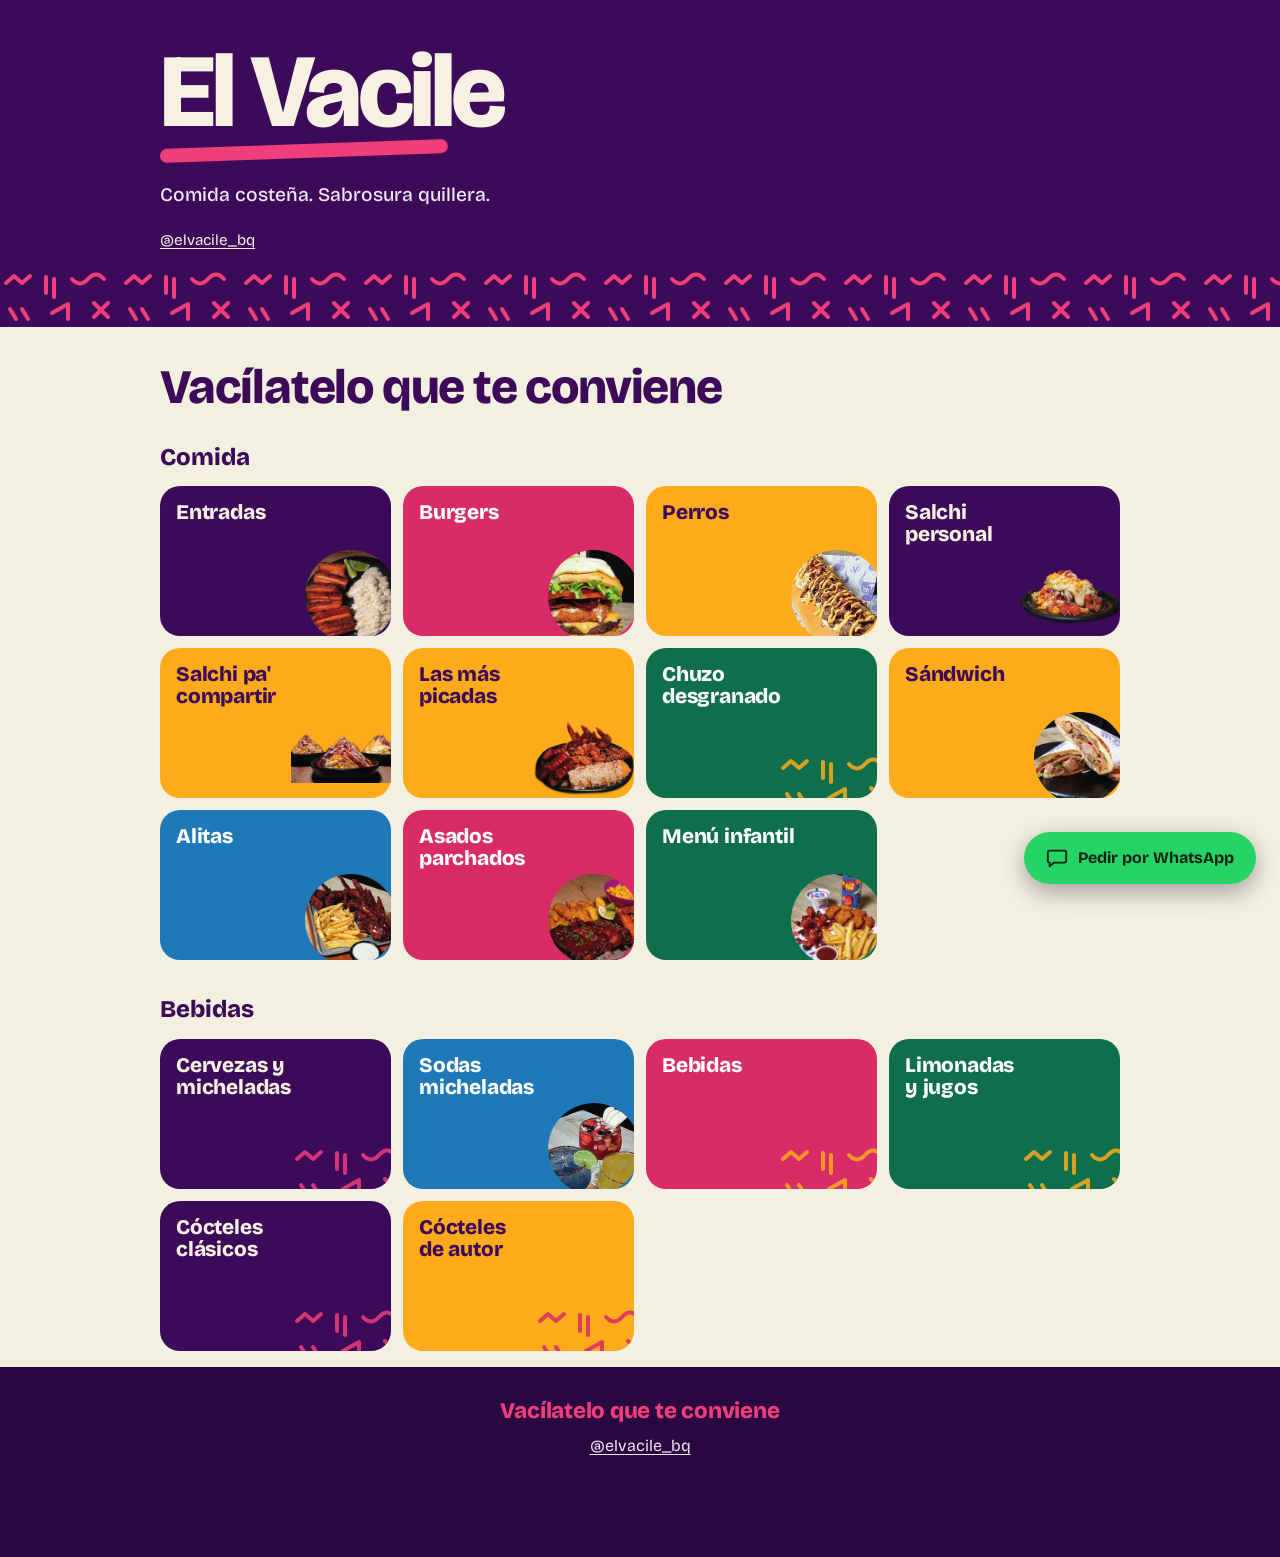
==== index.html @ 4cd7342c "Add files via upload" ====
<!doctype html>
<html lang="es">
<head>
  <meta charset="utf-8">
  <meta name="viewport" content="width=device-width, initial-scale=1, viewport-fit=cover">
  <title>El Vacile | Menú</title>
  <meta name="description" content="Menú digital de El Vacile: comida costeña, sabrosura quillera. Haz tu pedido por WhatsApp.">
  <meta name="theme-color" content="#3d0a5a">
  <link rel="icon" href="data:image/svg+xml,%3Csvg xmlns='http://www.w3.org/2000/svg' viewBox='0 0 100 100'%3E%3Ctext y='.9em' font-size='90'%3E🍽️%3C/text%3E%3C/svg%3E">

  <!-- Fuente gratuita de Google Fonts. Si la quitas, la página usa la fuente del sistema. -->
  <link rel="preconnect" href="https://fonts.googleapis.com">
  <link rel="preconnect" href="https://fonts.gstatic.com" crossorigin>
  <link rel="stylesheet" href="https://fonts.googleapis.com/css2?family=Bricolage+Grotesque:opsz,wght@12..96,400..800&display=swap">

  <link rel="stylesheet" href="estilos.css?v=3">
</head>
<body>

  <header class="portada" id="portada">
    <div class="contenedor">
      <h1 id="nombre">El Vacile</h1>
      <p class="eslogan" id="eslogan"></p>
      <ul class="datos" id="datos"></ul>
    </div>
    <div class="patron" aria-hidden="true"></div>
  </header>

  <nav class="barra" id="barra" aria-label="Secciones del menú" hidden>
    <a class="volver" href="#/">
      <svg viewBox="0 0 24 24" aria-hidden="true" focusable="false"><path d="M15 5l-7 7 7 7"/></svg>
      Menú
    </a>
    <div class="chips" id="chips"></div>
  </nav>

  <main id="vista" tabindex="-1">
    <noscript>Activa JavaScript en tu navegador para ver el menú.</noscript>
  </main>

  <footer class="pie" id="pie"></footer>

  <a class="wa" id="wa" href="#" target="_blank" rel="noopener" hidden>
    <svg viewBox="0 0 24 24" aria-hidden="true" focusable="false">
      <path d="M4 4h16a2 2 0 0 1 2 2v9a2 2 0 0 1-2 2H9l-5 4v-4H4a2 2 0 0 1-2-2V6a2 2 0 0 1 2-2z"/>
    </svg>
    Pedir por WhatsApp
  </a>

  <script src="datos-menu.js?v=3"></script>
  <script src="app-menu.js?v=3"></script>
</body>
</html>
---- estilos.css ----
/* ==========================================================================
   DISEÑO DEL MENÚ
   Los colores de la marca están al inicio (:root y los .tema-...).
   Cada sección del menú usa uno de los cinco temas de color.
   ========================================================================== */

:root {
  --morado: #3d0a5a;
  --morado-profundo: #2b0742;
  --amarillo: #fdab1b;
  --rosa: #ef3e7a;
  --crema: #f4f0e1;
  --tinta: #2a0a3d;
  --wa: #25d366;
  --nav-alto: 64px;

  font-family: "Bricolage Grotesque", system-ui, -apple-system, "Segoe UI", Roboto, sans-serif;
  font-optical-sizing: auto;
  color-scheme: light;
}

/* ---------- Temas de color (uno por hoja o bloque) ---------- */

.tema-morado {
  --bg: #3d0a5a; --ink: #fdab1b; --soft: #efe6f6; --title: #f6f1e3; --apodo: #ef3e7a;
  --tag-bg: #fdab1b; --tag-fg: #3d0a5a; --linea: rgba(246, 241, 227, 0.22);
  --band-bg: #0f6f4d; --band-fg: #ffffff; --patron: #ef3e7a;
}
.tema-rosa {
  --bg: #d92b68; --ink: #ffffff; --soft: #ffffff; --title: #ffffff; --apodo: #3d0a5a;
  --tag-bg: #3d0a5a; --tag-fg: #ffffff; --linea: rgba(255, 255, 255, 0.35);
  --band-bg: #0f6f4d; --band-fg: #ffffff; --patron: #fdab1b;
}
.tema-amarillo {
  --bg: #fdab1b; --ink: #3d0a5a; --soft: #3d0a5a; --title: #3d0a5a; --apodo: #b81d57;
  --tag-bg: #3d0a5a; --tag-fg: #fdab1b; --linea: rgba(61, 10, 90, 0.25);
  --band-bg: #0f6f4d; --band-fg: #ffffff; --patron: #d92b68;
}
.tema-verde {
  --bg: #0f6f4d; --ink: #ffffff; --soft: #ffffff; --title: #ffffff; --apodo: #fdab1b;
  --tag-bg: #fdab1b; --tag-fg: #3d0a5a; --linea: rgba(255, 255, 255, 0.3);
  --band-bg: #3d0a5a; --band-fg: #ffffff; --patron: #fdab1b;
}
.tema-azul {
  --bg: #1f78b8; --ink: #ffffff; --soft: #ffffff; --title: #ffffff; --apodo: #ffd166;
  --tag-bg: #fdab1b; --tag-fg: #3d0a5a; --linea: rgba(255, 255, 255, 0.35);
  --band-bg: #3d0a5a; --band-fg: #ffffff; --patron: #fdab1b;
}

/* ---------- Base ---------- */

*,
*::before,
*::after {
  box-sizing: border-box;
}

html {
  -webkit-text-size-adjust: 100%;
  scroll-padding-top: var(--nav-alto);
}

body {
  margin: 0;
  background: var(--crema);
  color: var(--tinta);
  font-size: 1rem;
  line-height: 1.45;
}

img {
  max-width: 100%;
}

[hidden] {
  display: none !important;
}

.contenedor {
  width: min(100% - 2.5rem, 60rem);
  margin-inline: auto;
}

:focus-visible {
  outline: 3px solid var(--morado);
  outline-offset: 3px;
}

[tabindex="-1"]:focus {
  outline: none;
}

/* Decoración: trazos de la marca, pintados con el color del tema */
.patron {
  height: 56px;
  background: var(--patron, var(--rosa));
  -webkit-mask: url("data:image/svg+xml,%3Csvg xmlns='http://www.w3.org/2000/svg' width='120' height='56' viewBox='0 0 120 56'%3E%3Cg fill='none' stroke='black' stroke-width='4' stroke-linecap='round' stroke-linejoin='round'%3E%3Cpath d='M6 12l8-7 8 7 8-7'/%3E%3Cpath d='M46 6v16M54 8v18'/%3E%3Cpath d='M72 8q8 9 16 0t16 0'/%3E%3Cpath d='M10 38l6 10M22 38l6 10'/%3E%3Cpath d='M52 42l16-9v15'/%3E%3Cpath d='M94 32l14 14M108 32l-14 14'/%3E%3C/g%3E%3C/svg%3E") repeat-x left center / 120px 56px;
  mask: url("data:image/svg+xml,%3Csvg xmlns='http://www.w3.org/2000/svg' width='120' height='56' viewBox='0 0 120 56'%3E%3Cg fill='none' stroke='black' stroke-width='4' stroke-linecap='round' stroke-linejoin='round'%3E%3Cpath d='M6 12l8-7 8 7 8-7'/%3E%3Cpath d='M46 6v16M54 8v18'/%3E%3Cpath d='M72 8q8 9 16 0t16 0'/%3E%3Cpath d='M10 38l6 10M22 38l6 10'/%3E%3Cpath d='M52 42l16-9v15'/%3E%3Cpath d='M94 32l14 14M108 32l-14 14'/%3E%3C/g%3E%3C/svg%3E") repeat-x left center / 120px 56px;
}

/* ---------- Portada ---------- */

.portada {
  background: var(--morado);
  color: #f6f1e3;
  padding-top: calc(env(safe-area-inset-top, 0px) + 2.75rem);
}

.portada :focus-visible {
  outline-color: #f6f1e3;
}

.portada__logo {
  display: block;
  width: 72px;
  height: 72px;
  margin-bottom: 1.1rem;
  border-radius: 50%;
  object-fit: cover;
  background: #fff;
}

.portada h1 {
  margin: 0;
  font-size: clamp(3.2rem, 15vw, 6.5rem);
  font-weight: 800;
  line-height: 0.92;
  letter-spacing: -0.035em;
  text-wrap: balance;
}

.portada h1::after {
  content: "";
  display: block;
  width: min(72%, 18rem);
  height: 14px;
  margin-top: 0.6rem;
  border-radius: 999px;
  background: var(--rosa);
  transform: rotate(-2deg);
  transform-origin: left center;
}

.eslogan {
  max-width: 30ch;
  margin: 1.1rem 0 0;
  font-size: 1.2rem;
  font-weight: 500;
  color: #efe6f6;
}

.datos {
  display: grid;
  gap: 0.3rem;
  margin: 1.25rem 0 0;
  padding: 0;
  list-style: none;
  font-size: 0.95rem;
}

.datos:empty {
  display: none;
}

.datos a {
  color: inherit;
  text-underline-offset: 3px;
}

.portada .patron {
  margin-top: 1.25rem;
  --patron: var(--rosa);
}

/* ---------- Barra de secciones (cuando hay una hoja abierta) ---------- */

.barra {
  position: sticky;
  top: 0;
  z-index: 10;
  display: flex;
  align-items: center;
  gap: 0.6rem;
  height: var(--nav-alto);
  padding-top: env(safe-area-inset-top, 0px);
  padding-inline: max(1rem, calc((100% - 60rem) / 2));
  background: rgba(244, 240, 225, 0.96);
  -webkit-backdrop-filter: blur(8px);
  backdrop-filter: blur(8px);
  border-bottom: 1px solid rgba(61, 10, 90, 0.15);
}

.volver {
  flex: none;
  display: inline-flex;
  align-items: center;
  gap: 0.25rem;
  padding: 0.5rem 0.95rem 0.5rem 0.55rem;
  border-radius: 999px;
  background: var(--morado);
  color: #fff;
  font-size: 0.95rem;
  font-weight: 700;
  text-decoration: none;
}

.volver svg {
  width: 18px;
  height: 18px;
  fill: none;
  stroke: currentColor;
  stroke-width: 2.5;
  stroke-linecap: round;
  stroke-linejoin: round;
}

.chips {
  flex: 1;
  display: flex;
  gap: 0.5rem;
  min-width: 0;
  overflow-x: auto;
  padding-block: 0.4rem;
  scrollbar-width: none;
}

.chips::-webkit-scrollbar {
  display: none;
}

.chip {
  flex: none;
  padding: 0.5rem 1rem;
  border: 1.5px solid rgba(61, 10, 90, 0.25);
  border-radius: 999px;
  background: #fff;
  color: var(--morado);
  font-size: 0.95rem;
  font-weight: 600;
  text-decoration: none;
  white-space: nowrap;
}

.chip[aria-current="true"] {
  background: var(--morado);
  border-color: var(--morado);
  color: #fff;
}

/* ---------- Inicio: tarjetas de secciones ---------- */

.inicio {
  padding: 2.25rem 0 1rem;
}

.lema {
  margin: 0 0 1.75rem;
  color: var(--morado);
  font-size: clamp(1.9rem, 8vw, 3rem);
  font-weight: 800;
  line-height: 1.02;
  letter-spacing: -0.025em;
  text-wrap: balance;
}

.grupo + .grupo {
  margin-top: 2rem;
}

.grupo__titulo {
  margin: 0 0 0.75rem;
  color: var(--morado);
  font-size: 1.5rem;
  font-weight: 800;
}

.tiles {
  display: grid;
  grid-template-columns: repeat(2, 1fr);
  gap: 0.75rem;
  margin: 0;
  padding: 0;
  list-style: none;
}

@media (min-width: 620px) {
  .tiles { grid-template-columns: repeat(3, 1fr); }
}

@media (min-width: 900px) {
  .tiles { grid-template-columns: repeat(4, 1fr); }
}

.tile {
  position: relative;
  display: flex;
  min-height: 150px;
  height: 100%;
  padding: 1rem;
  overflow: hidden;
  border-radius: 20px;
  background: var(--bg);
  color: var(--title);
  text-decoration: none;
}

.tile:focus-visible {
  outline-color: var(--morado);
}

.tile__nombre {
  max-width: 10ch;
  font-size: 1.3rem;
  font-weight: 800;
  line-height: 1.05;
  letter-spacing: -0.01em;
  text-wrap: balance;
}

.tile__foto {
  position: absolute;
  right: -6px;
  bottom: -6px;
  width: 92px;
  height: 92px;
  border-radius: 50%;
  object-fit: cover;
}

.tile__foto--recorte {
  right: 0;
  bottom: 0;
  width: 100px;
  height: 80px;
  border-radius: 0;
  object-fit: contain;
}

.tile__patron {
  position: absolute;
  right: -10px;
  bottom: -14px;
  width: 110px;
  height: 56px;
  background: var(--patron);
  opacity: 0.85;
}

/* ---------- Hoja de una sección ---------- */

.hoja {
  animation: aparece 0.25s ease-out;
}

@keyframes aparece {
  from { opacity: 0; transform: translateY(8px); }
  to { opacity: 1; transform: none; }
}

@media (prefers-reduced-motion: reduce) {
  .hoja { animation: none; }
}

.bloque {
  padding: 2rem 0 2.25rem;
  background: var(--bg);
  color: var(--ink);
}

.bloque :focus-visible {
  outline-color: var(--ink);
}

.bloque--cabecera {
  padding-top: 0;
}

.bloque--cabecera > .patron {
  margin-bottom: 1.25rem;
}

.encabezado {
  margin: 0;
  display: flex;
  flex-direction: column;
  align-items: flex-start;
}

.antetitulo,
.apodo {
  display: block;
  color: var(--apodo);
  font-size: clamp(1.25rem, 5vw, 1.9rem);
  font-style: italic;
  font-weight: 700;
  line-height: 1.1;
  transform: rotate(-2deg);
  transform-origin: left center;
}

.antetitulo {
  margin-bottom: 0.1rem;
}

.apodo {
  margin-top: 0.3rem;
}

.titulo {
  display: block;
  color: var(--title);
  font-size: clamp(2.7rem, 13vw, 5rem);
  font-weight: 800;
  line-height: 0.92;
  letter-spacing: -0.03em;
  text-wrap: balance;
}

.encabezado--bloque .titulo {
  font-size: clamp(2rem, 9vw, 3.2rem);
}

.incluye {
  margin: 1.4rem 0 0;
  padding: 0.85rem 1.1rem;
  border-radius: 18px;
  background: var(--band-bg);
  color: var(--band-fg);
  font-size: 0.95rem;
  font-weight: 600;
  line-height: 1.35;
}

.nota {
  margin: 0.9rem 0 0;
  color: var(--soft);
  font-size: 0.95rem;
  font-style: italic;
  font-weight: 600;
}

.foto {
  max-width: 760px;
  margin: 1.4rem 0 0;
}

.foto img {
  display: block;
  width: 100%;
  height: auto;
  max-height: 320px;
  object-fit: cover;
  border-radius: 20px;
}

.foto--recorte img {
  max-height: 260px;
  object-fit: contain;
  border-radius: 0;
  margin-inline: auto;
}

.foto--alta img {
  width: auto;
  max-height: 340px;
  margin-inline: auto;
}

/* ---------- Productos ---------- */

.productos {
  display: grid;
  column-gap: 3rem;
  margin: 1.1rem 0 0;
  padding: 0;
  list-style: none;
}

@media (min-width: 820px) {
  .productos { grid-template-columns: 1fr 1fr; }
}

.producto {
  display: flex;
  align-items: flex-start;
  justify-content: space-between;
  gap: 1rem;
  padding: 1rem 0;
  border-bottom: 1px solid var(--linea);
}

.producto__cuerpo {
  flex: 1;
  min-width: 0;
}

.producto__titulo {
  display: flex;
  flex-wrap: wrap;
  align-items: center;
  gap: 0.35rem 0.6rem;
}

.producto__nombre {
  margin: 0;
  color: var(--ink);
  font-size: 1.12rem;
  font-weight: 700;
  line-height: 1.2;
}

.producto__desc {
  max-width: 48ch;
  margin: 0.3rem 0 0;
  color: var(--soft);
  font-size: 0.93rem;
}

.etiqueta {
  padding: 0.1rem 0.55rem;
  border: 1.5px solid currentColor;
  border-radius: 999px;
  color: var(--ink);
  font-size: 0.78rem;
  font-weight: 700;
}

/* Precio con forma de etiqueta */
.precio {
  flex: none;
  padding: 0.35rem 0.8rem 0.35rem 1.15rem;
  background: var(--tag-bg);
  color: var(--tag-fg);
  font-size: 1.05rem;
  font-weight: 800;
  white-space: nowrap;
  font-variant-numeric: tabular-nums;
  clip-path: polygon(0.55rem 0, 100% 0, 100% 100%, 0.55rem 100%, 0 50%);
  border-radius: 0 6px 6px 0;
}

.opciones {
  display: flex;
  flex-wrap: wrap;
  gap: 0.6rem 1.1rem;
  margin: 0.75rem 0 0;
  padding: 0;
  list-style: none;
}

.opciones li {
  display: flex;
  flex-direction: column;
  align-items: flex-start;
  gap: 0.25rem;
}

.op-nombre {
  color: var(--soft);
  font-size: 0.82rem;
  font-weight: 700;
}

.pedir {
  display: inline-flex;
  margin-top: 0.7rem;
  padding: 0.4rem 0.9rem;
  border-radius: 999px;
  background: var(--tag-bg);
  color: var(--tag-fg);
  font-size: 0.88rem;
  font-weight: 700;
  text-decoration: none;
}

.extra {
  display: flex;
  align-items: center;
  justify-content: space-between;
  gap: 1rem;
  margin: 1.25rem 0 0;
  padding: 0.7rem 1rem;
  border: 2px dashed var(--ink);
  border-radius: 16px;
  color: var(--ink);
  font-weight: 700;
}

.agotado .producto__nombre,
.agotado .producto__desc {
  opacity: 0.6;
}

.agotado .precio {
  opacity: 0.6;
}

/* ---------- Cambiar de sección ---------- */

.pager {
  padding: 1.5rem 0 1.25rem;
  background: var(--morado);
  color: #f6f1e3;
}

.pager :focus-visible {
  outline-color: #f6f1e3;
}

.pager__fila {
  display: grid;
  grid-template-columns: 1fr 1fr;
  gap: 0.75rem;
}

.pager__a {
  display: flex;
  flex-direction: column;
  gap: 0.15rem;
  padding: 0.85rem 1rem;
  border-radius: 16px;
  background: rgba(255, 255, 255, 0.1);
  color: inherit;
  font-size: 0.85rem;
  text-decoration: none;
}

.pager__a strong {
  color: var(--amarillo);
  font-size: 1.05rem;
  line-height: 1.15;
}

.pager__sig {
  align-items: flex-end;
  text-align: right;
}

.pager__todas {
  margin: 1rem 0 0;
  text-align: center;
}

.pager__todas a {
  color: inherit;
  font-weight: 600;
  text-underline-offset: 3px;
}

.pista {
  display: none;
  margin: 0.6rem 0 0;
  color: #d8c9e6;
  font-size: 0.82rem;
  text-align: center;
}

@media (hover: none) {
  .pista { display: block; }
}

/* ---------- Pie ---------- */

.pie {
  padding: 1.75rem 0 calc(6.25rem + env(safe-area-inset-bottom, 0px));
  background: var(--morado-profundo);
  color: #efe6f6;
  text-align: center;
}

.pie__lema {
  margin: 0;
  color: var(--rosa);
  font-size: 1.4rem;
  font-weight: 800;
  letter-spacing: -0.01em;
}

.pie__ig {
  margin: 0.4rem 0 0;
}

.pie a {
  color: inherit;
  text-underline-offset: 3px;
}

.pie :focus-visible {
  outline-color: #efe6f6;
}

/* ---------- Botón flotante de WhatsApp ---------- */

.wa {
  position: fixed;
  left: 50%;
  bottom: calc(1rem + env(safe-area-inset-bottom, 0px));
  transform: translateX(-50%);
  z-index: 20;
  display: inline-flex;
  align-items: center;
  gap: 0.6rem;
  padding: 0.9rem 1.4rem;
  border-radius: 999px;
  background: var(--wa);
  color: #06220f;
  font-size: 1rem;
  font-weight: 700;
  text-decoration: none;
  white-space: nowrap;
  box-shadow: 0 8px 24px rgba(20, 4, 32, 0.35);
}

.wa svg {
  width: 22px;
  height: 22px;
  fill: none;
  stroke: currentColor;
  stroke-width: 2;
  stroke-linejoin: round;
}

.wa:focus-visible {
  outline: 3px solid #fff;
  outline-offset: 2px;
  box-shadow: 0 0 0 6px #06220f;
}

@media (min-width: 820px) {
  .wa {
    left: auto;
    right: 1.5rem;
    transform: none;
  }
}

/* ==========================================================================
   TRANSICIONES Y MOVIMIENTO
   Todo se desactiva si la persona tiene activado "reducir movimiento".
   ========================================================================== */

/* Cambio de hoja: desliza hacia adelante o atrás (API nativa del navegador) */
.wa { view-transition-name: wa; }
.barra { view-transition-name: barra; }

html.vt .hoja { animation: none; }
html:not(.vt) .inicio { animation: aparece 0.28s ease-out; }

::view-transition-old(root),
::view-transition-new(root) {
  animation-duration: 0.34s;
  animation-timing-function: cubic-bezier(0.22, 0.7, 0.2, 1);
}

html[data-dir="adelante"]::view-transition-old(root) { animation-name: sale-izq; }
html[data-dir="adelante"]::view-transition-new(root) { animation-name: entra-der; }
html[data-dir="atras"]::view-transition-old(root) { animation-name: sale-der; }
html[data-dir="atras"]::view-transition-new(root) { animation-name: entra-izq; }

@keyframes sale-izq { to { opacity: 0; transform: translateX(-7%); } }
@keyframes entra-der { from { opacity: 0; transform: translateX(7%); } }
@keyframes sale-der { to { opacity: 0; transform: translateX(7%); } }
@keyframes entra-izq { from { opacity: 0; transform: translateX(-7%); } }

/* Los productos aparecen al llegar a la pantalla */
.rev {
  opacity: 0;
  transform: translateY(12px);
  transition: opacity 0.45s ease, transform 0.45s cubic-bezier(0.22, 0.7, 0.2, 1);
}

.rev--in {
  opacity: 1;
  transform: none;
}

/* Las fotos aparecen con un fundido */
.img-fade {
  opacity: 0;
  transition: opacity 0.5s ease;
}

.img-fade.lista {
  opacity: 1;
}

/* Entrada del inicio: las tarjetas suben una tras otra */
@keyframes sube {
  from { opacity: 0; transform: translateY(14px); }
  to { opacity: 1; transform: none; }
}

.entrada .lema {
  animation: sube 0.6s cubic-bezier(0.22, 0.7, 0.2, 1) both;
}

.entrada .tiles li {
  animation: sube 0.5s cubic-bezier(0.22, 0.7, 0.2, 1) both;
  animation-delay: calc(var(--i, 0) * 45ms + 120ms);
}

/* Portada: el trazo rosa se dibuja y los dibujos se desplazan despacio */
@keyframes trazo {
  from { transform: rotate(-2deg) scaleX(0); }
  to { transform: rotate(-2deg) scaleX(1); }
}

.portada h1::after {
  animation: trazo 0.7s 0.2s cubic-bezier(0.22, 0.7, 0.2, 1) both;
}

@keyframes deriva {
  to {
    -webkit-mask-position: 120px center;
    mask-position: 120px center;
  }
}

.portada .patron {
  animation: deriva 24s linear infinite;
}

/* Respuesta al tocar o pasar el cursor */
.tile {
  transition: transform 0.22s cubic-bezier(0.22, 0.7, 0.2, 1), box-shadow 0.22s ease;
}

.tile__foto {
  transition: transform 0.35s cubic-bezier(0.22, 0.7, 0.2, 1), opacity 0.5s ease;
}

.chip,
.volver,
.pager__a {
  transition: transform 0.2s ease, background-color 0.2s ease, color 0.2s ease, border-color 0.2s ease;
}

.tile:active { transform: scale(0.97); }
.chip:active,
.volver:active,
.pager__a:active { transform: scale(0.96); }

@media (hover: hover) {
  .tile:hover {
    transform: translateY(-4px);
    box-shadow: 0 12px 26px rgba(61, 10, 90, 0.25);
  }
  .tile:hover .tile__foto { transform: scale(1.07) rotate(-2deg); }
  .chip:hover { border-color: var(--morado); }
  .volver:hover { background: #52127a; }
  .pager__a:hover {
    background: rgba(255, 255, 255, 0.18);
    transform: translateY(-2px);
  }
}

/* Botón de WhatsApp: entra con suavidad y responde al tocarlo */
@keyframes wa-entra {
  from { opacity: 0; translate: 0 18px; }
  to { opacity: 1; translate: 0 0; }
}

.wa {
  animation: wa-entra 0.5s 0.8s cubic-bezier(0.22, 0.7, 0.2, 1) backwards;
  transition: translate 0.2s ease, scale 0.2s ease, box-shadow 0.2s ease;
}

.wa:active { scale: 0.96; }

@media (hover: hover) {
  .wa:hover {
    translate: 0 -2px;
    box-shadow: 0 12px 30px rgba(20, 4, 32, 0.4);
  }
}

@media (prefers-reduced-motion: reduce) {
  *,
  *::before,
  *::after {
    animation: none !important;
    transition: none !important;
  }
}
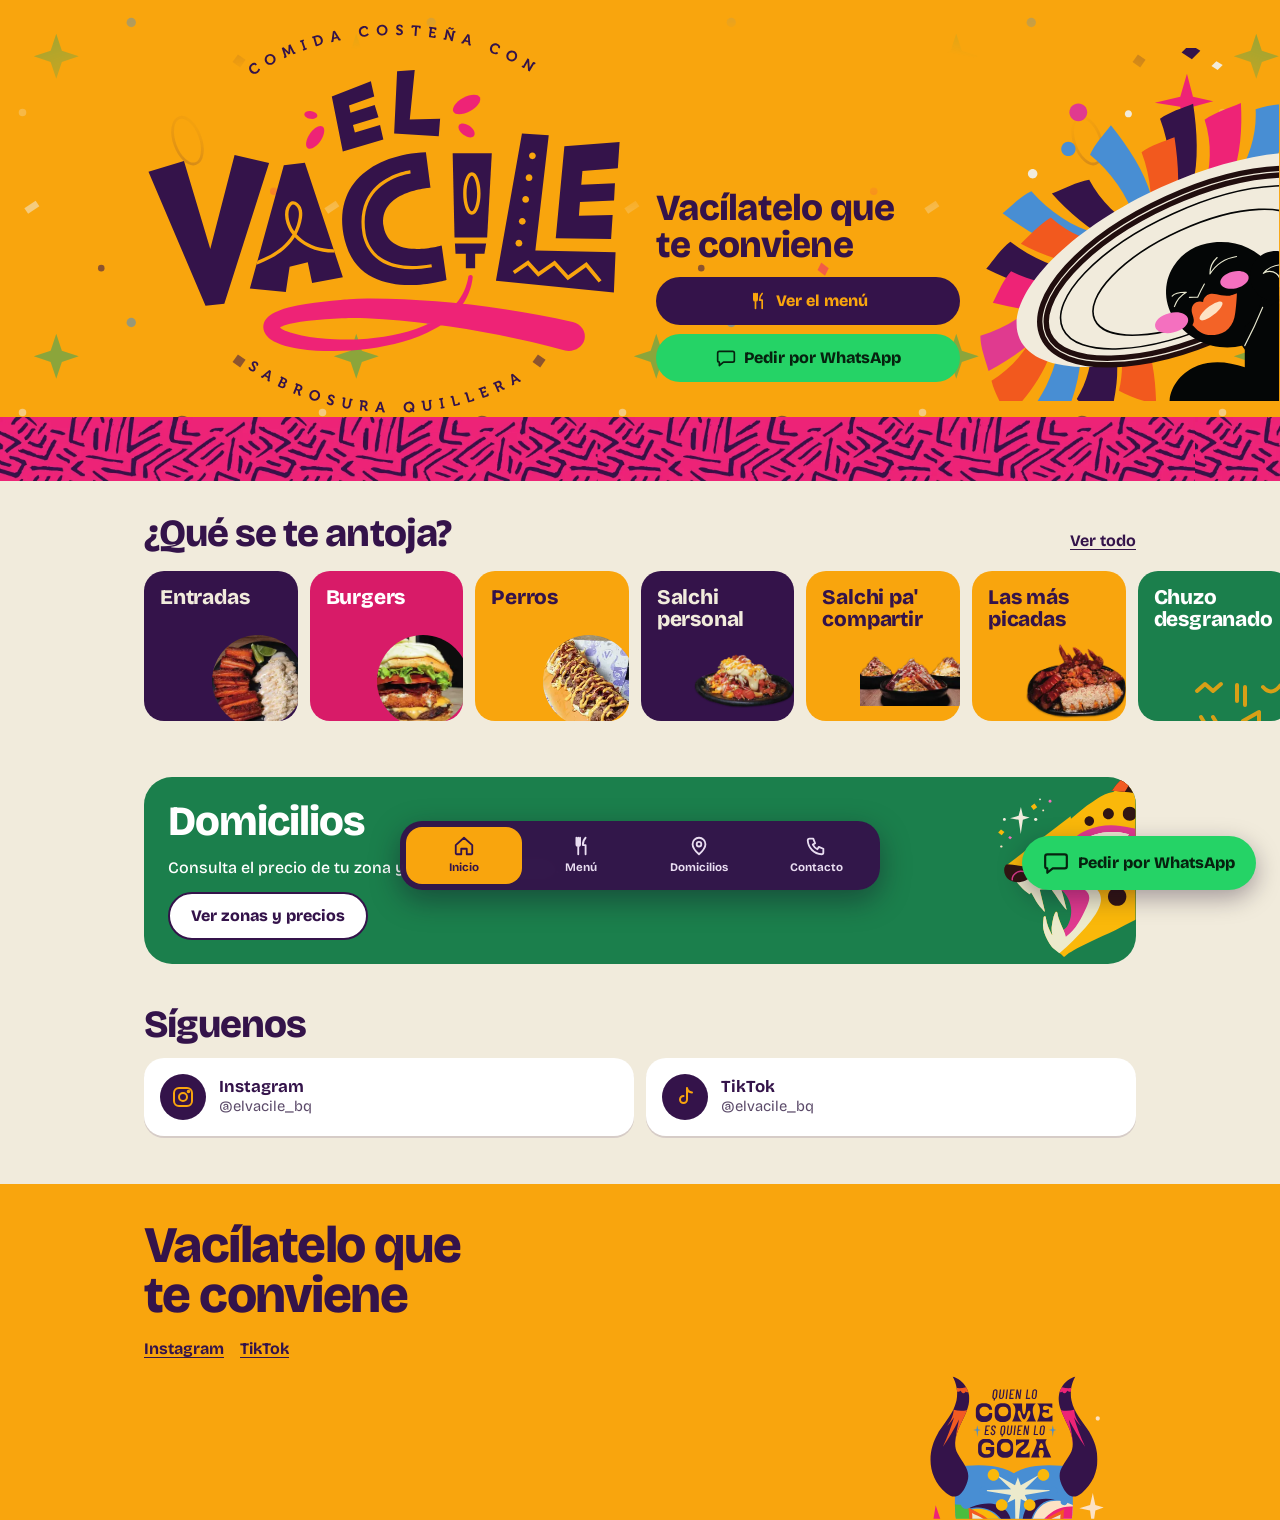
==== commit 80cd6cb9: "Add files via upload pagina nueva" ====
--- a/index.html
+++ b/index.html
@@ -3,31 +3,25 @@
 <head>
   <meta charset="utf-8">
   <meta name="viewport" content="width=device-width, initial-scale=1, viewport-fit=cover">
-  <title>El Vacile | Menú</title>
-  <meta name="description" content="Menú digital de El Vacile: comida costeña, sabrosura quillera. Haz tu pedido por WhatsApp.">
-  <meta name="theme-color" content="#3d0a5a">
-  <link rel="icon" href="data:image/svg+xml,%3Csvg xmlns='http://www.w3.org/2000/svg' viewBox='0 0 100 100'%3E%3Ctext y='.9em' font-size='90'%3E🍽️%3C/text%3E%3C/svg%3E">
+  <title>El Vacile | Comida costeña, sabrosura quillera</title>
+  <meta name="description" content="El Vacile: comida costeña con sabrosura quillera. Mira el menú, consulta el precio de tu domicilio y pide por WhatsApp.">
+  <meta name="theme-color" content="#34134A">
+  <meta property="og:title" content="El Vacile">
+  <meta property="og:description" content="Comida costeña, sabrosura quillera. Menú, domicilios y pedidos por WhatsApp.">
+  <meta property="og:type" content="website">
+  <link rel="icon" href="data:image/svg+xml,%3Csvg xmlns='http://www.w3.org/2000/svg' viewBox='0 0 64 64'%3E%3Crect width='64' height='64' rx='14' fill='%2334134A'/%3E%3Cpath d='M12 16h13l7 24 7-24h13L38 50H26z' fill='%23F9A50D'/%3E%3C/svg%3E">
 
   <!-- Fuente gratuita de Google Fonts. Si la quitas, la página usa la fuente del sistema. -->
   <link rel="preconnect" href="https://fonts.googleapis.com">
   <link rel="preconnect" href="https://fonts.gstatic.com" crossorigin>
   <link rel="stylesheet" href="https://fonts.googleapis.com/css2?family=Bricolage+Grotesque:opsz,wght@12..96,400..800&display=swap">
 
-  <link rel="stylesheet" href="estilos.css?v=3">
+  <link rel="stylesheet" href="vacile.css?v=1">
 </head>
 <body>
 
-  <header class="portada" id="portada">
-    <div class="contenedor">
-      <h1 id="nombre">El Vacile</h1>
-      <p class="eslogan" id="eslogan"></p>
-      <ul class="datos" id="datos"></ul>
-    </div>
-    <div class="patron" aria-hidden="true"></div>
-  </header>
-
   <nav class="barra" id="barra" aria-label="Secciones del menú" hidden>
-    <a class="volver" href="#/">
+    <a class="volver" href="#/menu">
       <svg viewBox="0 0 24 24" aria-hidden="true" focusable="false"><path d="M15 5l-7 7 7 7"/></svg>
       Menú
     </a>
@@ -35,19 +29,19 @@
   </nav>
 
   <main id="vista" tabindex="-1">
-    <noscript>Activa JavaScript en tu navegador para ver el menú.</noscript>
+    <noscript>Activa JavaScript en tu navegador para ver la página.</noscript>
   </main>
 
-  <footer class="pie" id="pie"></footer>
+  <nav class="tabs" id="tabs" aria-label="Navegación principal"></nav>
 
-  <a class="wa" id="wa" href="#" target="_blank" rel="noopener" hidden>
+  <a class="wa" id="wa" href="#" target="_blank" rel="noopener" hidden aria-label="Pedir por WhatsApp">
     <svg viewBox="0 0 24 24" aria-hidden="true" focusable="false">
       <path d="M4 4h16a2 2 0 0 1 2 2v9a2 2 0 0 1-2 2H9l-5 4v-4H4a2 2 0 0 1-2-2V6a2 2 0 0 1 2-2z"/>
     </svg>
-    Pedir por WhatsApp
+    <span class="wa__txt">Pedir por WhatsApp</span>
   </a>
 
-  <script src="datos-menu.js?v=3"></script>
-  <script src="app-menu.js?v=3"></script>
+  <script src="vacile-menu.js?v=1"></script>
+  <script src="vacile.js?v=1"></script>
 </body>
 </html>
--- a/vacile.css
+++ b/vacile.css
@@ -0,0 +1,1265 @@
+/* ==========================================================================
+   EL VACILE: DISEÑO
+   Los colores salen del PDF del menú (valores exactos de la marca).
+   Cada sección usa uno de los cinco temas de color (.tema-...).
+   ========================================================================== */
+
+:root {
+  --morado: #34134A;
+  --morado-2: #240D33;
+  --amarillo: #F9A50D;
+  --rosa: #EE2376;
+  --crema: #F1EBDC;
+  --azul: #488ED3;
+  --verde: #33A661;
+  --suave: #5B4A69;
+  --wa: #25D366;
+  --nav-alto: 64px;
+
+  font-family: "Bricolage Grotesque", system-ui, -apple-system, "Segoe UI", Roboto, sans-serif;
+  font-optical-sizing: auto;
+  color-scheme: light;
+}
+
+/* ---------- Temas de color (cada hoja o bloque usa uno) ---------- */
+
+.tema-morado {
+  --bg: #34134A; --ink: #F9A50D; --soft: #EFE6F6; --title: #F1EBDC; --apodo: #EE2376;
+  --tag-bg: #F9A50D; --tag-fg: #34134A; --linea: rgba(241, 235, 220, 0.22);
+  --band-bg: #1B7F4C; --band-fg: #FFFFFF; --patron: #EE2376;
+}
+.tema-rosa {
+  --bg: #D81B68; --ink: #FFFFFF; --soft: #FFFFFF; --title: #FFFFFF; --apodo: #34134A;
+  --tag-bg: #34134A; --tag-fg: #FFFFFF; --linea: rgba(255, 255, 255, 0.35);
+  --band-bg: #1B7F4C; --band-fg: #FFFFFF; --patron: #F9A50D;
+}
+.tema-amarillo {
+  --bg: #F9A50D; --ink: #34134A; --soft: #34134A; --title: #34134A; --apodo: #B0154F;
+  --tag-bg: #34134A; --tag-fg: #F9A50D; --linea: rgba(52, 19, 74, 0.25);
+  --band-bg: #1B7F4C; --band-fg: #FFFFFF; --patron: #EE2376;
+}
+.tema-verde {
+  --bg: #1B7F4C; --ink: #FFFFFF; --soft: #FFFFFF; --title: #FFFFFF; --apodo: #FFC94A;
+  --tag-bg: #F9A50D; --tag-fg: #34134A; --linea: rgba(255, 255, 255, 0.3);
+  --band-bg: #34134A; --band-fg: #FFFFFF; --patron: #F9A50D;
+}
+.tema-azul {
+  --bg: #2B72B5; --ink: #FFFFFF; --soft: #FFFFFF; --title: #FFFFFF; --apodo: #FFC94A;
+  --tag-bg: #F9A50D; --tag-fg: #34134A; --linea: rgba(255, 255, 255, 0.35);
+  --band-bg: #34134A; --band-fg: #FFFFFF; --patron: #F9A50D;
+}
+
+/* ---------- Base ---------- */
+
+*,
+*::before,
+*::after {
+  box-sizing: border-box;
+}
+
+html {
+  -webkit-text-size-adjust: 100%;
+  scroll-padding-top: var(--nav-alto);
+}
+
+body {
+  margin: 0;
+  background: var(--crema);
+  color: var(--morado);
+  font-size: 1rem;
+  line-height: 1.45;
+}
+
+img,
+svg {
+  max-width: 100%;
+}
+
+[hidden] {
+  display: none !important;
+}
+
+.contenedor {
+  width: min(100% - 2.5rem, 62rem);
+  margin-inline: auto;
+}
+
+:focus-visible {
+  outline: 3px solid var(--morado);
+  outline-offset: 3px;
+}
+
+[tabindex="-1"]:focus {
+  outline: none;
+}
+
+/* Trazos de la marca, pintados con el color del tema */
+.patron {
+  height: 56px;
+  background: var(--patron, var(--rosa));
+  -webkit-mask: url("data:image/svg+xml,%3Csvg xmlns='http://www.w3.org/2000/svg' width='120' height='56' viewBox='0 0 120 56'%3E%3Cg fill='none' stroke='black' stroke-width='4' stroke-linecap='round' stroke-linejoin='round'%3E%3Cpath d='M6 12l8-7 8 7 8-7'/%3E%3Cpath d='M46 6v16M54 8v18'/%3E%3Cpath d='M72 8q8 9 16 0t16 0'/%3E%3Cpath d='M10 38l6 10M22 38l6 10'/%3E%3Cpath d='M52 42l16-9v15'/%3E%3Cpath d='M94 32l14 14M108 32l-14 14'/%3E%3C/g%3E%3C/svg%3E") repeat-x left center / 120px 56px;
+  mask: url("data:image/svg+xml,%3Csvg xmlns='http://www.w3.org/2000/svg' width='120' height='56' viewBox='0 0 120 56'%3E%3Cg fill='none' stroke='black' stroke-width='4' stroke-linecap='round' stroke-linejoin='round'%3E%3Cpath d='M6 12l8-7 8 7 8-7'/%3E%3Cpath d='M46 6v16M54 8v18'/%3E%3Cpath d='M72 8q8 9 16 0t16 0'/%3E%3Cpath d='M10 38l6 10M22 38l6 10'/%3E%3Cpath d='M52 42l16-9v15'/%3E%3Cpath d='M94 32l14 14M108 32l-14 14'/%3E%3C/g%3E%3C/svg%3E") repeat-x left center / 120px 56px;
+}
+
+/* Franja de trazos del PDF (imagen) */
+.franja {
+  height: 46px;
+  background: #EE2376 url("arte-trazos.webp") repeat-x left center / auto 100%;
+}
+
+/* ---------- Botones ---------- */
+
+.btn {
+  display: inline-flex;
+  align-items: center;
+  justify-content: center;
+  gap: 0.5rem;
+  min-height: 48px;
+  padding: 0.75rem 1.3rem;
+  border: 2px solid transparent;
+  border-radius: 999px;
+  font-size: 1rem;
+  font-weight: 800;
+  line-height: 1.1;
+  text-align: center;
+  text-decoration: none;
+}
+
+.btn svg {
+  flex: none;
+  width: 20px;
+  height: 20px;
+  fill: none;
+  stroke: currentColor;
+  stroke-width: 2;
+  stroke-linecap: round;
+  stroke-linejoin: round;
+}
+
+.btn--morado { background: var(--morado); color: var(--amarillo); }
+.btn--wa { background: var(--wa); color: #06220F; }
+.btn--claro { background: #fff; color: var(--morado); border-color: var(--morado); }
+
+/* ---------- Pestañas principales y botón de WhatsApp ---------- */
+
+.tabs {
+  position: fixed;
+  left: 50%;
+  bottom: calc(10px + env(safe-area-inset-bottom, 0px));
+  z-index: 30;
+  display: grid;
+  grid-template-columns: repeat(4, 1fr);
+  gap: 2px;
+  width: min(100% - 20px, 480px);
+  padding: 6px;
+  transform: translateX(-50%);
+  border-radius: 22px;
+  background: rgba(52, 19, 74, 0.96);
+  -webkit-backdrop-filter: blur(10px);
+  backdrop-filter: blur(10px);
+  box-shadow: 0 10px 30px rgba(20, 6, 32, 0.4);
+}
+
+.tabs:has(> :nth-child(3):last-child) { grid-template-columns: repeat(3, 1fr); }
+
+.tabs a {
+  display: flex;
+  flex-direction: column;
+  align-items: center;
+  gap: 2px;
+  padding: 8px 4px;
+  border-radius: 16px;
+  color: #E9DDF1;
+  font-size: 0.72rem;
+  font-weight: 700;
+  text-decoration: none;
+}
+
+.tabs a:focus-visible {
+  outline-color: var(--amarillo);
+  outline-offset: -3px;
+}
+
+.tabs svg {
+  width: 22px;
+  height: 22px;
+  fill: none;
+  stroke: currentColor;
+  stroke-width: 2;
+  stroke-linecap: round;
+  stroke-linejoin: round;
+}
+
+.tabs a[aria-current="page"] {
+  background: var(--amarillo);
+  color: var(--morado);
+}
+
+.wa {
+  position: fixed;
+  right: 14px;
+  bottom: calc(10px + env(safe-area-inset-bottom, 0px) + 78px);
+  z-index: 29;
+  display: grid;
+  place-items: center;
+  width: 54px;
+  height: 54px;
+  border-radius: 50%;
+  background: var(--wa);
+  color: #06220F;
+  text-decoration: none;
+  box-shadow: 0 8px 24px rgba(20, 4, 32, 0.35);
+}
+
+.wa svg {
+  width: 26px;
+  height: 26px;
+  fill: none;
+  stroke: currentColor;
+  stroke-width: 2;
+  stroke-linejoin: round;
+}
+
+.wa__txt {
+  position: absolute;
+  width: 1px;
+  height: 1px;
+  overflow: hidden;
+  clip: rect(0 0 0 0);
+  white-space: nowrap;
+}
+
+.wa:focus-visible {
+  outline: 3px solid #fff;
+  outline-offset: 2px;
+  box-shadow: 0 0 0 6px #06220F;
+}
+
+@media (min-width: 820px) {
+  .wa {
+    right: 1.5rem;
+    bottom: calc(10px + env(safe-area-inset-bottom, 0px));
+    grid-auto-flow: column;
+    gap: 0.6rem;
+    width: auto;
+    height: 54px;
+    padding: 0 1.3rem;
+    border-radius: 999px;
+    font-weight: 800;
+  }
+  .wa__txt {
+    position: static;
+    width: auto;
+    height: auto;
+    overflow: visible;
+    clip: auto;
+  }
+}
+
+/* ---------- Inicio: portada ---------- */
+
+.hero {
+  position: relative;
+  overflow: hidden;
+  padding-top: calc(env(safe-area-inset-top, 0px) + 1.25rem);
+  background: #F9A50D;
+  color: var(--morado);
+}
+
+.hero::before {
+  content: "";
+  position: absolute;
+  inset: 0;
+  opacity: 0.55;
+  -webkit-mask-image: radial-gradient(ellipse 62% 34% at 50% 26%, transparent 55%, #000 100%);
+  mask-image: radial-gradient(ellipse 62% 34% at 50% 26%, transparent 55%, #000 100%);
+  background: url("data:image/svg+xml,%3Csvg xmlns='http://www.w3.org/2000/svg' width='320' height='320'%3E%3Cpath d='M60 36l6 18 18 6-18 6-6 18-6-18-18-6 18-6z' fill='%2333A661'/%3E%3Crect x='250' y='60' width='10' height='10' transform='rotate(35 255 65)' fill='%2334134A'/%3E%3Ccircle cx='140' cy='24' r='5' fill='%23488ED3'/%3E%3Ccircle cx='292' cy='204' r='4' fill='%23EE2376'/%3E%3Cellipse cx='200' cy='150' rx='14' ry='26' transform='rotate(-20 200 150)' fill='none' stroke='%2334134A' stroke-width='3'/%3E%3Cpath d='M26 222l12-8 4 6-12 8z' fill='%23F1EBDC'/%3E%3Ccircle cx='108' cy='286' r='3.5' fill='%2334134A'/%3E%3Cpath d='M236 280l8 6-4 8-8-6z' fill='%23EE2376'/%3E%3Ccircle cx='24' cy='120' r='4' fill='%23F1EBDC'/%3E%3C/svg%3E") repeat 0 0 / 300px;
+}
+
+.hero > .contenedor {
+  position: relative;
+  z-index: 1;
+}
+
+.hero__logo {
+  display: block;
+  width: min(88%, 27rem);
+  height: auto;
+  margin: 0 auto;
+}
+
+.hero__base {
+  display: grid;
+  grid-template-columns: minmax(0, 1fr) minmax(0, 0.8fr);
+  align-items: end;
+  gap: 0.5rem;
+  min-height: 15.5rem;
+  margin-top: 0.25rem;
+}
+
+.hero__texto {
+  display: grid;
+  gap: 0.8rem;
+  justify-items: stretch;
+  padding-bottom: 1.75rem;
+}
+
+.hero__lema {
+  margin: 0;
+  font-size: clamp(1.55rem, 6.4vw, 2.3rem);
+  font-weight: 800;
+  line-height: 1;
+  letter-spacing: -0.02em;
+  text-wrap: balance;
+}
+
+.hero__acciones {
+  display: grid;
+  gap: 0.6rem;
+}
+
+.hero__personaje {
+  align-self: end;
+  justify-self: end;
+  width: 100%;
+  max-width: 15rem;
+  height: auto;
+  margin-right: -1.25rem;
+}
+
+@media (min-width: 820px) {
+  .hero > .contenedor {
+    position: static;
+    display: grid;
+    grid-template-columns: 1fr 1fr;
+    align-items: center;
+    gap: 2rem;
+  }
+  .hero__logo,
+  .hero__texto { position: relative; z-index: 1; }
+  .hero__logo { width: 100%; max-width: 30rem; margin: 0; }
+  .hero__base { grid-template-columns: 1fr; min-height: 24rem; margin: 0; }
+  .hero__texto { max-width: 19rem; }
+  .hero__personaje {
+    position: absolute;
+    right: 0;
+    bottom: 0;
+    width: clamp(13rem, 24vw, 21rem);
+    max-width: none;
+    margin: 0;
+  }
+  .franja { height: 64px; }
+}
+
+/* ---------- Secciones del inicio ---------- */
+
+.seccion {
+  padding: 2rem 0 0.5rem;
+}
+
+.seccion__cab {
+  display: flex;
+  align-items: baseline;
+  justify-content: space-between;
+  gap: 1rem;
+  margin-block: 0 0.9rem;
+}
+
+.seccion h2 {
+  margin: 0;
+  color: var(--morado);
+  font-size: clamp(1.7rem, 6.5vw, 2.4rem);
+  font-weight: 800;
+  line-height: 1.05;
+  letter-spacing: -0.025em;
+  text-wrap: balance;
+}
+
+.seccion__mas {
+  flex: none;
+  color: var(--morado);
+  font-weight: 700;
+  text-underline-offset: 3px;
+}
+
+.carrusel {
+  display: flex;
+  gap: 0.75rem;
+  margin: 0;
+  padding: 0.25rem max(1.25rem, calc((100vw - 62rem) / 2)) 1rem;
+  overflow-x: auto;
+  list-style: none;
+  scroll-snap-type: x proximity;
+  scroll-padding-inline: max(1.25rem, calc((100vw - 62rem) / 2));
+  scrollbar-width: none;
+}
+
+.carrusel::-webkit-scrollbar { display: none; }
+
+.carrusel > li {
+  flex: 0 0 9.6rem;
+  scroll-snap-align: start;
+}
+
+.banda {
+  position: relative;
+  overflow: hidden;
+  padding: 1.5rem;
+  border-radius: 28px;
+  background: var(--bg);
+  color: var(--ink);
+}
+
+.banda :focus-visible { outline-color: var(--ink); }
+
+.banda__texto {
+  position: relative;
+  z-index: 1;
+  display: grid;
+  gap: 0.8rem;
+  justify-items: start;
+  max-width: calc(100% - 5.5rem);
+}
+
+.banda h2 {
+  margin: 0;
+  color: var(--title);
+  font-size: clamp(1.8rem, 7vw, 2.6rem);
+  font-weight: 800;
+  line-height: 1;
+  letter-spacing: -0.025em;
+}
+
+.banda p {
+  margin: 0;
+  color: var(--soft);
+  font-weight: 500;
+}
+
+.banda__arte {
+  position: absolute;
+  right: 0;
+  bottom: 0;
+  width: clamp(5.5rem, 24vw, 9rem);
+  height: auto;
+  pointer-events: none;
+}
+
+.redes {
+  display: grid;
+  grid-template-columns: 1fr 1fr;
+  gap: 0.75rem;
+  margin: 0;
+  padding: 0;
+  list-style: none;
+}
+
+@media (max-width: 460px) {
+  .redes { grid-template-columns: 1fr; }
+}
+
+.red {
+  display: flex;
+  align-items: center;
+  gap: 0.8rem;
+  padding: 1rem;
+  border-radius: 20px;
+  background: #fff;
+  box-shadow: 0 2px 0 rgba(52, 19, 74, 0.14);
+  color: var(--morado);
+  text-decoration: none;
+}
+
+.red__icono {
+  flex: none;
+  display: grid;
+  place-items: center;
+  width: 46px;
+  height: 46px;
+  border-radius: 50%;
+  background: var(--morado);
+  color: var(--amarillo);
+}
+
+.red__icono svg {
+  width: 24px;
+  height: 24px;
+  fill: none;
+  stroke: currentColor;
+  stroke-width: 2;
+  stroke-linecap: round;
+  stroke-linejoin: round;
+}
+
+.red strong {
+  display: block;
+  font-size: 1.05rem;
+  line-height: 1.15;
+}
+
+.red small {
+  display: block;
+  color: var(--suave);
+  font-size: 0.92rem;
+  overflow-wrap: anywhere;
+}
+
+/* ---------- Tarjetas de secciones del menú ---------- */
+
+.tiles {
+  display: grid;
+  grid-template-columns: repeat(2, 1fr);
+  gap: 0.75rem;
+  margin: 0;
+  padding: 0;
+  list-style: none;
+}
+
+@media (min-width: 620px) {
+  .tiles { grid-template-columns: repeat(3, 1fr); }
+}
+
+@media (min-width: 900px) {
+  .tiles { grid-template-columns: repeat(4, 1fr); }
+}
+
+.tile {
+  position: relative;
+  display: flex;
+  min-height: 150px;
+  height: 100%;
+  padding: 1rem;
+  overflow: hidden;
+  border-radius: 20px;
+  background: var(--bg);
+  color: var(--title);
+  text-decoration: none;
+}
+
+.tile__nombre {
+  max-width: 10ch;
+  font-size: 1.3rem;
+  font-weight: 800;
+  line-height: 1.05;
+  letter-spacing: -0.01em;
+  text-wrap: balance;
+}
+
+.tile__foto {
+  position: absolute;
+  right: -6px;
+  bottom: -6px;
+  width: 92px;
+  height: 92px;
+  border-radius: 50%;
+  object-fit: cover;
+}
+
+.tile__foto--recorte {
+  right: 0;
+  bottom: 0;
+  width: 100px;
+  height: 80px;
+  border-radius: 0;
+  object-fit: contain;
+}
+
+.tile__patron {
+  position: absolute;
+  right: -10px;
+  bottom: -14px;
+  width: 110px;
+  height: 56px;
+  background: var(--patron);
+  opacity: 0.85;
+}
+
+.menu-grupos {
+  padding: 2rem 0 7rem;
+}
+
+.grupo + .grupo {
+  margin-top: 2.25rem;
+}
+
+.grupo__titulo {
+  margin: 0 0 0.8rem;
+  color: var(--morado);
+  font-size: 1.6rem;
+  font-weight: 800;
+  letter-spacing: -0.02em;
+}
+
+/* ---------- Barra de secciones (cuando hay una hoja abierta) ---------- */
+
+.barra {
+  position: sticky;
+  top: 0;
+  z-index: 10;
+  display: flex;
+  align-items: center;
+  gap: 0.6rem;
+  height: var(--nav-alto);
+  padding-top: env(safe-area-inset-top, 0px);
+  padding-inline: max(1rem, calc((100% - 62rem) / 2));
+  background: rgba(241, 235, 220, 0.96);
+  -webkit-backdrop-filter: blur(8px);
+  backdrop-filter: blur(8px);
+  border-bottom: 1px solid rgba(52, 19, 74, 0.15);
+}
+
+.volver {
+  flex: none;
+  display: inline-flex;
+  align-items: center;
+  gap: 0.25rem;
+  padding: 0.5rem 0.95rem 0.5rem 0.55rem;
+  border-radius: 999px;
+  background: var(--morado);
+  color: #fff;
+  font-size: 0.95rem;
+  font-weight: 700;
+  text-decoration: none;
+}
+
+.volver svg {
+  width: 18px;
+  height: 18px;
+  fill: none;
+  stroke: currentColor;
+  stroke-width: 2.5;
+  stroke-linecap: round;
+  stroke-linejoin: round;
+}
+
+.chips {
+  flex: 1;
+  display: flex;
+  gap: 0.5rem;
+  min-width: 0;
+  overflow-x: auto;
+  padding-block: 0.4rem;
+  scrollbar-width: none;
+}
+
+.chips::-webkit-scrollbar { display: none; }
+
+.chip {
+  flex: none;
+  padding: 0.5rem 1rem;
+  border: 1.5px solid rgba(52, 19, 74, 0.25);
+  border-radius: 999px;
+  background: #fff;
+  color: var(--morado);
+  font-size: 0.95rem;
+  font-weight: 600;
+  text-decoration: none;
+  white-space: nowrap;
+}
+
+.chip[aria-current="true"] {
+  background: var(--morado);
+  border-color: var(--morado);
+  color: #fff;
+}
+
+/* ---------- Hoja o página con cabecera de color ---------- */
+
+.hoja {
+  animation: aparece 0.25s ease-out;
+}
+
+@keyframes aparece {
+  from { opacity: 0; transform: translateY(8px); }
+  to { opacity: 1; transform: none; }
+}
+
+.bloque {
+  padding: 2rem 0 2.25rem;
+  background: var(--bg);
+  color: var(--ink);
+}
+
+.bloque :focus-visible { outline-color: var(--ink); }
+
+.bloque--cabecera {
+  position: relative;
+  overflow: hidden;
+  padding-top: 0;
+}
+
+.bloque--cabecera > .patron { margin-bottom: 1.25rem; }
+
+.hoja__arte {
+  position: absolute;
+  right: 0;
+  top: calc(56px + 1.1rem);
+  width: clamp(88px, 26vw, 170px);
+  height: auto;
+  pointer-events: none;
+}
+
+.con-arte .encabezado {
+  max-width: calc(100% - clamp(70px, 22vw, 140px));
+  min-height: clamp(120px, 36vw, 230px);
+}
+
+.con-arte .titulo { font-size: clamp(2.2rem, 10.5vw, 4.6rem); }
+
+.encabezado {
+  margin: 0;
+  display: flex;
+  flex-direction: column;
+  align-items: flex-start;
+}
+
+.antetitulo,
+.apodo {
+  display: block;
+  color: var(--apodo);
+  font-size: clamp(1.25rem, 5vw, 1.9rem);
+  font-style: italic;
+  font-weight: 700;
+  line-height: 1.1;
+  transform: rotate(-2deg);
+  transform-origin: left center;
+}
+
+.antetitulo { margin-bottom: 0.1rem; }
+.apodo { margin-top: 0.3rem; }
+
+.titulo {
+  display: block;
+  color: var(--title);
+  font-size: clamp(2.7rem, 13vw, 5rem);
+  font-weight: 800;
+  line-height: 0.92;
+  letter-spacing: -0.03em;
+  text-wrap: balance;
+}
+
+.encabezado--bloque .titulo { font-size: clamp(2rem, 9vw, 3.2rem); }
+
+.incluye {
+  margin: 1.4rem 0 0;
+  padding: 0.85rem 1.1rem;
+  border-radius: 18px;
+  background: var(--band-bg);
+  color: var(--band-fg);
+  font-size: 0.95rem;
+  font-weight: 600;
+  line-height: 1.35;
+}
+
+.nota {
+  margin: 0.9rem 0 0;
+  color: var(--soft);
+  font-size: 0.95rem;
+  font-style: italic;
+  font-weight: 600;
+}
+
+.foto {
+  max-width: 760px;
+  margin: 1.4rem 0 0;
+}
+
+.foto img {
+  display: block;
+  width: 100%;
+  height: auto;
+  max-height: 320px;
+  object-fit: cover;
+  border-radius: 20px;
+}
+
+.foto--recorte img {
+  max-height: 260px;
+  object-fit: contain;
+  border-radius: 0;
+  margin-inline: auto;
+}
+
+.foto--alta img {
+  width: auto;
+  max-height: 340px;
+  margin-inline: auto;
+}
+
+/* ---------- Productos ---------- */
+
+.productos {
+  display: grid;
+  column-gap: 3rem;
+  margin: 1.1rem 0 0;
+  padding: 0;
+  list-style: none;
+}
+
+@media (min-width: 820px) {
+  .productos { grid-template-columns: 1fr 1fr; }
+}
+
+.producto {
+  display: flex;
+  align-items: flex-start;
+  justify-content: space-between;
+  gap: 1rem;
+  padding: 1rem 0;
+  border-bottom: 1px solid var(--linea);
+}
+
+.producto__cuerpo {
+  flex: 1;
+  min-width: 0;
+}
+
+.producto__titulo {
+  display: flex;
+  flex-wrap: wrap;
+  align-items: center;
+  gap: 0.35rem 0.6rem;
+}
+
+.producto__nombre {
+  margin: 0;
+  color: var(--ink);
+  font-size: 1.12rem;
+  font-weight: 700;
+  line-height: 1.2;
+}
+
+.producto__desc {
+  max-width: 48ch;
+  margin: 0.3rem 0 0;
+  color: var(--soft);
+  font-size: 0.93rem;
+}
+
+.etiqueta {
+  padding: 0.1rem 0.55rem;
+  border: 1.5px solid currentColor;
+  border-radius: 999px;
+  color: var(--ink);
+  font-size: 0.78rem;
+  font-weight: 700;
+}
+
+/* Precio con forma de etiqueta */
+.precio {
+  flex: none;
+  padding: 0.35rem 0.8rem 0.35rem 1.15rem;
+  background: var(--tag-bg, #F9A50D);
+  color: var(--tag-fg, #34134A);
+  font-size: 1.05rem;
+  font-weight: 800;
+  white-space: nowrap;
+  font-variant-numeric: tabular-nums;
+  clip-path: polygon(0.55rem 0, 100% 0, 100% 100%, 0.55rem 100%, 0 50%);
+  border-radius: 0 6px 6px 0;
+}
+
+.opciones {
+  display: flex;
+  flex-wrap: wrap;
+  gap: 0.6rem 1.1rem;
+  margin: 0.75rem 0 0;
+  padding: 0;
+  list-style: none;
+}
+
+.opciones li {
+  display: flex;
+  flex-direction: column;
+  align-items: flex-start;
+  gap: 0.25rem;
+}
+
+.op-nombre {
+  color: var(--soft);
+  font-size: 0.82rem;
+  font-weight: 700;
+}
+
+.pedir {
+  display: inline-flex;
+  margin-top: 0.7rem;
+  padding: 0.4rem 0.9rem;
+  border-radius: 999px;
+  background: var(--tag-bg);
+  color: var(--tag-fg);
+  font-size: 0.88rem;
+  font-weight: 700;
+  text-decoration: none;
+}
+
+.extra {
+  display: flex;
+  align-items: center;
+  justify-content: space-between;
+  gap: 1rem;
+  margin: 1.25rem 0 0;
+  padding: 0.7rem 1rem;
+  border: 2px dashed var(--ink);
+  border-radius: 16px;
+  color: var(--ink);
+  font-weight: 700;
+}
+
+.agotado .producto__nombre,
+.agotado .producto__desc,
+.agotado .precio { opacity: 0.6; }
+
+/* ---------- Cambiar de sección ---------- */
+
+.pager {
+  padding: 1.5rem 0 calc(7rem + env(safe-area-inset-bottom, 0px));
+  background: var(--morado);
+  color: #F1EBDC;
+}
+
+.pager :focus-visible { outline-color: #F1EBDC; }
+
+.pager__fila {
+  display: grid;
+  grid-template-columns: 1fr 1fr;
+  gap: 0.75rem;
+}
+
+.pager__a {
+  display: flex;
+  flex-direction: column;
+  gap: 0.15rem;
+  padding: 0.85rem 1rem;
+  border-radius: 16px;
+  background: rgba(255, 255, 255, 0.1);
+  color: inherit;
+  font-size: 0.85rem;
+  text-decoration: none;
+}
+
+.pager__a strong {
+  color: var(--amarillo);
+  font-size: 1.05rem;
+  line-height: 1.15;
+}
+
+.pager__sig {
+  align-items: flex-end;
+  text-align: right;
+}
+
+.pager__todas {
+  margin: 1rem 0 0;
+  text-align: center;
+}
+
+.pager__todas a {
+  color: inherit;
+  font-weight: 600;
+  text-underline-offset: 3px;
+}
+
+.pista {
+  display: none;
+  margin: 0.6rem 0 0;
+  color: #D8C9E6;
+  font-size: 0.82rem;
+  text-align: center;
+}
+
+@media (hover: none) {
+  .pista { display: block; }
+}
+
+/* ---------- Domicilios ---------- */
+
+.dom {
+  padding: 1.75rem 0 7rem;
+}
+
+.dom h2 {
+  margin: 0 0 0.8rem;
+  font-size: 1.5rem;
+  font-weight: 800;
+  letter-spacing: -0.02em;
+}
+
+.dom__aviso {
+  margin: 0 0 1.25rem;
+  padding: 0.85rem 1.1rem;
+  border-radius: 18px;
+  background: #fff;
+  box-shadow: 0 2px 0 rgba(52, 19, 74, 0.14);
+  font-weight: 600;
+}
+
+.zonas {
+  display: grid;
+  grid-template-columns: repeat(auto-fill, minmax(15rem, 1fr));
+  gap: 0.75rem;
+  margin: 0 0 2rem;
+  padding: 0;
+  list-style: none;
+}
+
+.zona {
+  display: flex;
+  align-items: center;
+  justify-content: space-between;
+  gap: 0.75rem;
+  padding: 0.9rem 1rem;
+  border-left: 10px solid var(--zc, #34134A);
+  border-radius: 16px;
+  background: #fff;
+  box-shadow: 0 2px 0 rgba(52, 19, 74, 0.14);
+}
+
+.zona strong {
+  display: block;
+  font-size: 1.05rem;
+  line-height: 1.15;
+}
+
+.zona small {
+  color: var(--suave);
+  font-size: 0.88rem;
+}
+
+.zonas__estado {
+  grid-column: 1 / -1;
+  margin: 0;
+  color: var(--suave);
+  font-weight: 600;
+}
+
+.mapa {
+  height: clamp(420px, 72vh, 640px);
+  margin: 0 0 1rem;
+  overflow: hidden;
+  border: 3px solid var(--morado);
+  border-radius: 20px;
+  background: #fff;
+}
+
+.mapa iframe {
+  display: block;
+  width: 100%;
+  height: 100%;
+  border: 0;
+}
+
+.dom__acciones {
+  display: flex;
+  flex-wrap: wrap;
+  gap: 0.6rem;
+}
+
+/* ---------- Contacto y cierre ---------- */
+
+.contactos {
+  display: grid;
+  gap: 0.75rem;
+  margin: 0;
+  padding: 0;
+  list-style: none;
+}
+
+@media (min-width: 700px) {
+  .contactos { grid-template-columns: 1fr 1fr; }
+}
+
+.contacto-pagina {
+  padding: 1.75rem 0 2rem;
+}
+
+.cierre {
+  position: relative;
+  overflow: hidden;
+  min-height: 21rem;
+  padding: 2.25rem 0 calc(7rem + env(safe-area-inset-bottom, 0px));
+  background: var(--amarillo);
+  color: var(--morado);
+}
+
+.cierre__lema {
+  position: relative;
+  z-index: 1;
+  max-width: 12ch;
+  margin: 0;
+  font-size: clamp(2rem, 8vw, 3.2rem);
+  font-weight: 800;
+  line-height: 0.98;
+  letter-spacing: -0.03em;
+  text-wrap: balance;
+}
+
+.cierre__enlaces {
+  position: relative;
+  z-index: 1;
+  display: flex;
+  flex-wrap: wrap;
+  gap: 0.4rem 1rem;
+  margin: 1rem 0 0;
+  font-weight: 700;
+}
+
+.cierre__enlaces a {
+  color: inherit;
+  text-underline-offset: 3px;
+}
+
+.cierre__arte {
+  position: absolute;
+  right: max(0.5rem, calc((100vw - 62rem) / 2));
+  bottom: 0;
+  width: clamp(9rem, 38vw, 15rem);
+  height: auto;
+  pointer-events: none;
+}
+
+/* ==========================================================================
+   TRANSICIONES Y MOVIMIENTO
+   Todo se desactiva si la persona tiene activado "reducir movimiento".
+   ========================================================================== */
+
+.wa { view-transition-name: wa; }
+.tabs { view-transition-name: tabs; }
+.barra { view-transition-name: barra; }
+
+html.vt .hoja { animation: none; }
+html:not(.vt) main > :first-child { animation: aparece 0.28s ease-out; }
+
+::view-transition-old(root),
+::view-transition-new(root) {
+  animation-duration: 0.34s;
+  animation-timing-function: cubic-bezier(0.22, 0.7, 0.2, 1);
+}
+
+html[data-dir="adelante"]::view-transition-old(root) { animation-name: sale-izq; }
+html[data-dir="adelante"]::view-transition-new(root) { animation-name: entra-der; }
+html[data-dir="atras"]::view-transition-old(root) { animation-name: sale-der; }
+html[data-dir="atras"]::view-transition-new(root) { animation-name: entra-izq; }
+
+@keyframes sale-izq { to { opacity: 0; transform: translateX(-7%); } }
+@keyframes entra-der { from { opacity: 0; transform: translateX(7%); } }
+@keyframes sale-der { to { opacity: 0; transform: translateX(7%); } }
+@keyframes entra-izq { from { opacity: 0; transform: translateX(-7%); } }
+
+/* Elementos que aparecen al llegar a la pantalla */
+.rev {
+  opacity: 0;
+  transform: translateY(12px);
+  transition: opacity 0.45s ease, transform 0.45s cubic-bezier(0.22, 0.7, 0.2, 1);
+}
+
+.rev--in {
+  opacity: 1;
+  transform: none;
+}
+
+/* Las fotos y los dibujos aparecen con un fundido */
+.img-fade {
+  opacity: 0;
+  transition: opacity 0.5s ease;
+}
+
+.img-fade.lista { opacity: 1; }
+
+@keyframes sube {
+  from { opacity: 0; transform: translateY(14px); }
+  to { opacity: 1; transform: none; }
+}
+
+@keyframes desde-lado {
+  from { opacity: 0; transform: translateX(30%); }
+  to { opacity: 1; transform: none; }
+}
+
+/* Entrada del inicio (solo la primera vez que se abre la página) */
+.entrada .hero__logo { animation: sube 0.7s cubic-bezier(0.22, 0.7, 0.2, 1) both; }
+.entrada .hero__personaje { animation: desde-lado 0.8s 0.25s cubic-bezier(0.22, 0.7, 0.2, 1) both; }
+.entrada .hero__lema { animation: sube 0.6s 0.2s cubic-bezier(0.22, 0.7, 0.2, 1) both; }
+.entrada .hero__acciones .btn { animation: sube 0.6s cubic-bezier(0.22, 0.7, 0.2, 1) both; }
+.entrada .hero__acciones .btn:nth-child(1) { animation-delay: 0.35s; }
+.entrada .hero__acciones .btn:nth-child(2) { animation-delay: 0.45s; }
+
+.tile,
+.red,
+.btn,
+.zona {
+  transition: transform 0.22s cubic-bezier(0.22, 0.7, 0.2, 1), box-shadow 0.22s ease, background-color 0.2s ease;
+}
+
+.tile__foto { transition: transform 0.35s cubic-bezier(0.22, 0.7, 0.2, 1), opacity 0.5s ease; }
+
+.chip,
+.volver,
+.pager__a,
+.tabs a {
+  transition: transform 0.2s ease, background-color 0.2s ease, color 0.2s ease, border-color 0.2s ease;
+}
+
+.tile:active,
+.red:active,
+.btn:active { transform: scale(0.97); }
+
+.chip:active,
+.volver:active,
+.pager__a:active,
+.tabs a:active { transform: scale(0.95); }
+
+@media (hover: hover) {
+  .tile:hover {
+    transform: translateY(-4px);
+    box-shadow: 0 12px 26px rgba(52, 19, 74, 0.25);
+  }
+  .tile:hover .tile__foto { transform: scale(1.07) rotate(-2deg); }
+  .red:hover { transform: translateY(-3px); box-shadow: 0 10px 22px rgba(52, 19, 74, 0.2); }
+  .btn:hover { transform: translateY(-2px); }
+  .chip:hover { border-color: var(--morado); }
+  .volver:hover { background: #4A1C66; }
+  .tabs a:not([aria-current="page"]):hover { background: rgba(255, 255, 255, 0.12); }
+  .pager__a:hover {
+    background: rgba(255, 255, 255, 0.18);
+    transform: translateY(-2px);
+  }
+}
+
+@keyframes wa-entra {
+  from { opacity: 0; translate: 0 18px; }
+  to { opacity: 1; translate: 0 0; }
+}
+
+.wa {
+  animation: wa-entra 0.5s 0.9s cubic-bezier(0.22, 0.7, 0.2, 1) backwards;
+  transition: translate 0.2s ease, scale 0.2s ease, box-shadow 0.2s ease;
+}
+
+.wa:active { scale: 0.94; }
+
+@media (hover: hover) {
+  .wa:hover {
+    translate: 0 -2px;
+    box-shadow: 0 12px 30px rgba(20, 4, 32, 0.4);
+  }
+}
+
+@media (prefers-reduced-motion: reduce) {
+  *,
+  *::before,
+  *::after {
+    animation: none !important;
+    transition: none !important;
+  }
+}
+
+/* Texto solo para lectores de pantalla */
+.sr-only {
+  position: absolute;
+  width: 1px;
+  height: 1px;
+  overflow: hidden;
+  clip: rect(0 0 0 0);
+  white-space: nowrap;
+}
